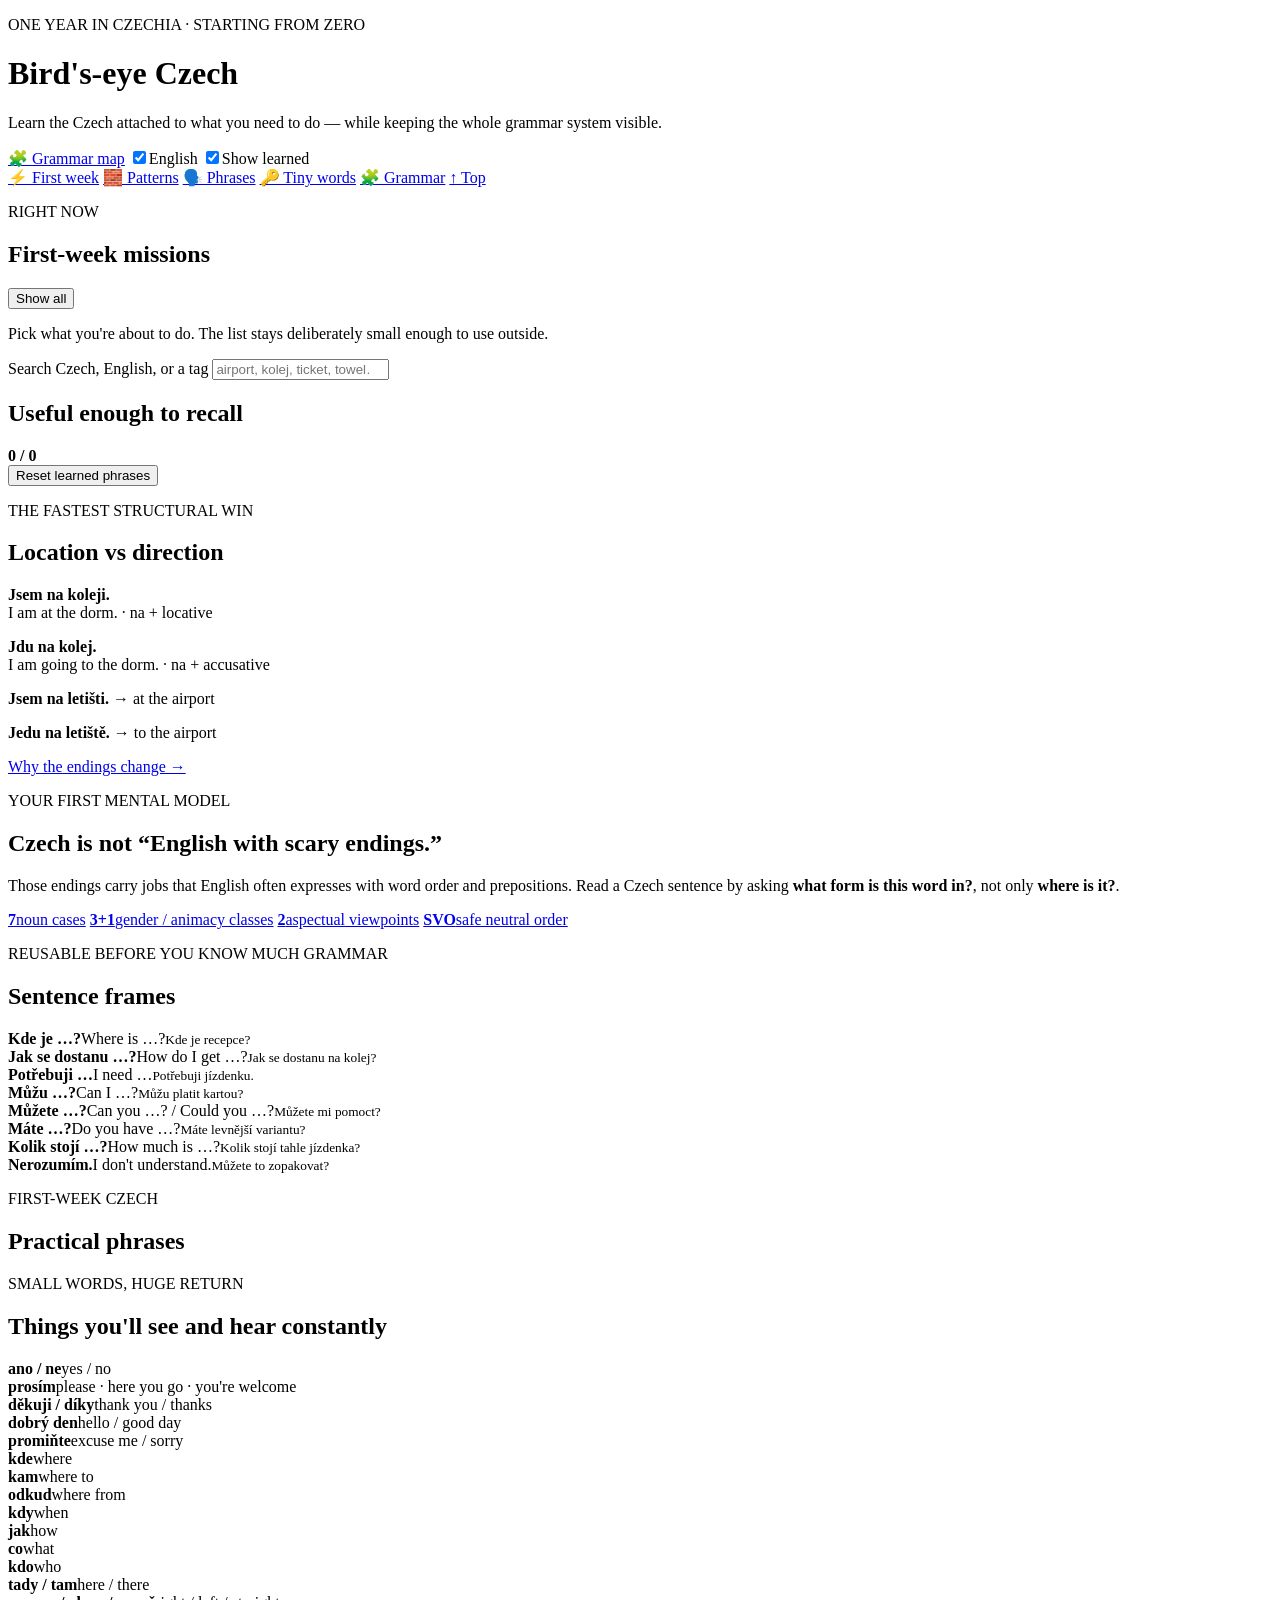
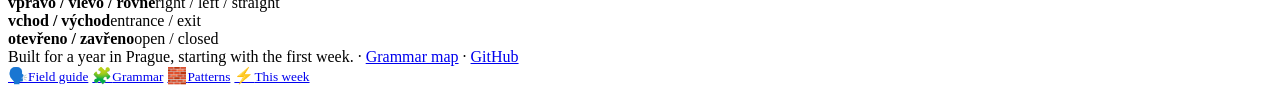
==== index.html @ 312d3aa3 "Add first-week Czech field guide" ====
<!doctype html>
<html lang="en">
<head>
  <meta charset="utf-8" />
  <meta name="viewport" content="width=device-width, initial-scale=1, viewport-fit=cover" />
  <meta name="theme-color" content="#f4f1ea" />
  <meta name="description" content="A bird's-eye Czech grammar map and practical field guide for a year in Prague." />
  <title>Bird's-eye Czech</title>
  <link rel="stylesheet" href="styles.css" />
</head>
<body>
  <header class="topbar" id="top">
    <div>
      <p class="eyebrow">ONE YEAR IN CZECHIA · STARTING FROM ZERO</p>
      <h1>Bird's-eye Czech</h1>
      <p class="subtitle">Learn the Czech attached to what you need to do — while keeping the whole grammar system visible.</p>
    </div>
    <div class="topbar-actions">
      <a class="pill-link primary" href="grammar.html">🧩 Grammar map</a>
      <label class="toggle"><input id="translationsToggle" type="checkbox" checked><span>English</span></label>
      <label class="toggle"><input id="learnedToggle" type="checkbox" checked><span>Show learned</span></label>
    </div>
  </header>

  <nav class="jump-nav" aria-label="Jump within the field guide">
    <a href="#today">⚡ First week</a>
    <a href="#patterns">🧱 Patterns</a>
    <a href="#phrases">🗣️ Phrases</a>
    <a href="#survival">🔑 Tiny words</a>
    <a href="grammar.html">🧩 Grammar</a>
    <a href="#top">↑ Top</a>
  </nav>

  <main class="field-layout">
    <aside class="control-stack" id="today">
      <section class="panel controls">
        <div class="control-head">
          <div>
            <p class="section-kicker">RIGHT NOW</p>
            <h2>First-week missions</h2>
          </div>
          <button id="showAll" class="text-button" type="button">Show all</button>
        </div>
        <p class="filter-help">Pick what you're about to do. The list stays deliberately small enough to use outside.</p>
        <div id="missionFilters" class="mission-list"></div>
      </section>

      <section class="panel controls">
        <label class="search-field" for="search">
          <span>Search Czech, English, or a tag</span>
          <input id="search" type="search" placeholder="airport, kolej, ticket, towel…" autocomplete="off" />
        </label>
      </section>

      <section class="panel controls progress-panel">
        <div class="control-head"><h2>Useful enough to recall</h2><strong id="progressText">0 / 0</strong></div>
        <div class="progress-track"><div id="progressBar" class="progress-bar"></div></div>
        <button id="resetProgress" class="text-button danger" type="button">Reset learned phrases</button>
      </section>

      <section class="panel controls tip-panel">
        <p class="section-kicker">THE FASTEST STRUCTURAL WIN</p>
        <h2>Location vs direction</h2>
        <p><strong>Jsem na koleji.</strong><br><span class="muted">I am at the dorm. · na + locative</span></p>
        <p><strong>Jdu na kolej.</strong><br><span class="muted">I am going to the dorm. · na + accusative</span></p>
        <p><strong>Jsem na letišti.</strong> → at the airport</p>
        <p><strong>Jedu na letiště.</strong> → to the airport</p>
        <a class="text-button inline-link" href="grammar.html#cases">Why the endings change →</a>
      </section>
    </aside>

    <section class="study-area">
      <section class="hero-panel panel">
        <div>
          <p class="section-kicker">YOUR FIRST MENTAL MODEL</p>
          <h2>Czech is not “English with scary endings.”</h2>
          <p>Those endings carry jobs that English often expresses with word order and prepositions. Read a Czech sentence by asking <strong>what form is this word in?</strong>, not only <strong>where is it?</strong>.</p>
        </div>
        <div class="hero-facts">
          <a href="grammar.html#cases"><strong>7</strong><span>noun cases</span></a>
          <a href="grammar.html#gender"><strong>3+1</strong><span>gender / animacy classes</span></a>
          <a href="grammar.html#aspect"><strong>2</strong><span>aspectual viewpoints</span></a>
          <a href="grammar.html#word-order"><strong>SVO</strong><span>safe neutral order</span></a>
        </div>
      </section>

      <section id="patterns" class="panel patterns-panel">
        <div class="control-head">
          <div>
            <p class="section-kicker">REUSABLE BEFORE YOU KNOW MUCH GRAMMAR</p>
            <h2>Sentence frames</h2>
          </div>
        </div>
        <div class="pattern-grid">
          <article><strong>Kde je …?</strong><span>Where is …?</span><small>Kde je recepce?</small></article>
          <article><strong>Jak se dostanu …?</strong><span>How do I get …?</span><small>Jak se dostanu na kolej?</small></article>
          <article><strong>Potřebuji …</strong><span>I need …</span><small>Potřebuji jízdenku.</small></article>
          <article><strong>Můžu …?</strong><span>Can I …?</span><small>Můžu platit kartou?</small></article>
          <article><strong>Můžete …?</strong><span>Can you …? / Could you …?</span><small>Můžete mi pomoct?</small></article>
          <article><strong>Máte …?</strong><span>Do you have …?</span><small>Máte levnější variantu?</small></article>
          <article><strong>Kolik stojí …?</strong><span>How much is …?</span><small>Kolik stojí tahle jízdenka?</small></article>
          <article><strong>Nerozumím.</strong><span>I don't understand.</span><small>Můžete to zopakovat?</small></article>
        </div>
      </section>

      <div class="study-toolbar" id="phrases">
        <div>
          <p class="section-kicker">FIRST-WEEK CZECH</p>
          <h2>Practical phrases</h2>
          <p id="summary" class="summary"></p>
        </div>
      </div>

      <div id="emptyState" class="empty" hidden>No phrases match this view.</div>
      <div id="phraseGrid" class="phrase-grid"></div>

      <section id="survival" class="panel basics-panel">
        <div class="control-head">
          <div>
            <p class="section-kicker">SMALL WORDS, HUGE RETURN</p>
            <h2>Things you'll see and hear constantly</h2>
          </div>
        </div>
        <div class="basics-grid">
          <article><strong>ano / ne</strong><span>yes / no</span></article>
          <article><strong>prosím</strong><span>please · here you go · you're welcome</span></article>
          <article><strong>děkuji / díky</strong><span>thank you / thanks</span></article>
          <article><strong>dobrý den</strong><span>hello / good day</span></article>
          <article><strong>promiňte</strong><span>excuse me / sorry</span></article>
          <article><strong>kde</strong><span>where</span></article>
          <article><strong>kam</strong><span>where to</span></article>
          <article><strong>odkud</strong><span>where from</span></article>
          <article><strong>kdy</strong><span>when</span></article>
          <article><strong>jak</strong><span>how</span></article>
          <article><strong>co</strong><span>what</span></article>
          <article><strong>kdo</strong><span>who</span></article>
          <article><strong>tady / tam</strong><span>here / there</span></article>
          <article><strong>vpravo / vlevo / rovně</strong><span>right / left / straight</span></article>
          <article><strong>vchod / východ</strong><span>entrance / exit</span></article>
          <article><strong>otevřeno / zavřeno</strong><span>open / closed</span></article>
        </div>
      </section>
    </section>
  </main>

  <footer class="site-footer">
    <span>Built for a year in Prague, starting with the first week.</span>
    <span aria-hidden="true">·</span>
    <a href="grammar.html">Grammar map</a>
    <span aria-hidden="true">·</span>
    <a href="https://github.com/ojs-inator/birds-eye-czech">GitHub</a>
  </footer>

  <nav class="mobile-tabbar" aria-label="Site navigation">
    <a href="index.html" aria-current="page"><span>🗣️</span><small>Field guide</small></a>
    <a href="grammar.html"><span>🧩</span><small>Grammar</small></a>
    <a href="#patterns"><span>🧱</span><small>Patterns</small></a>
    <a href="#today"><span>⚡</span><small>This week</small></a>
  </nav>

  <template id="phraseTemplate">
    <article class="phrase-card">
      <div class="phrase-head">
        <div class="badges"></div>
        <label class="learned-control"><input type="checkbox"><span>learned</span></label>
      </div>
      <p class="czech"></p>
      <p class="english"></p>
      <p class="phrase-note"></p>
    </article>
  </template>

  <script src="app.js" defer></script>
</body>
</html>
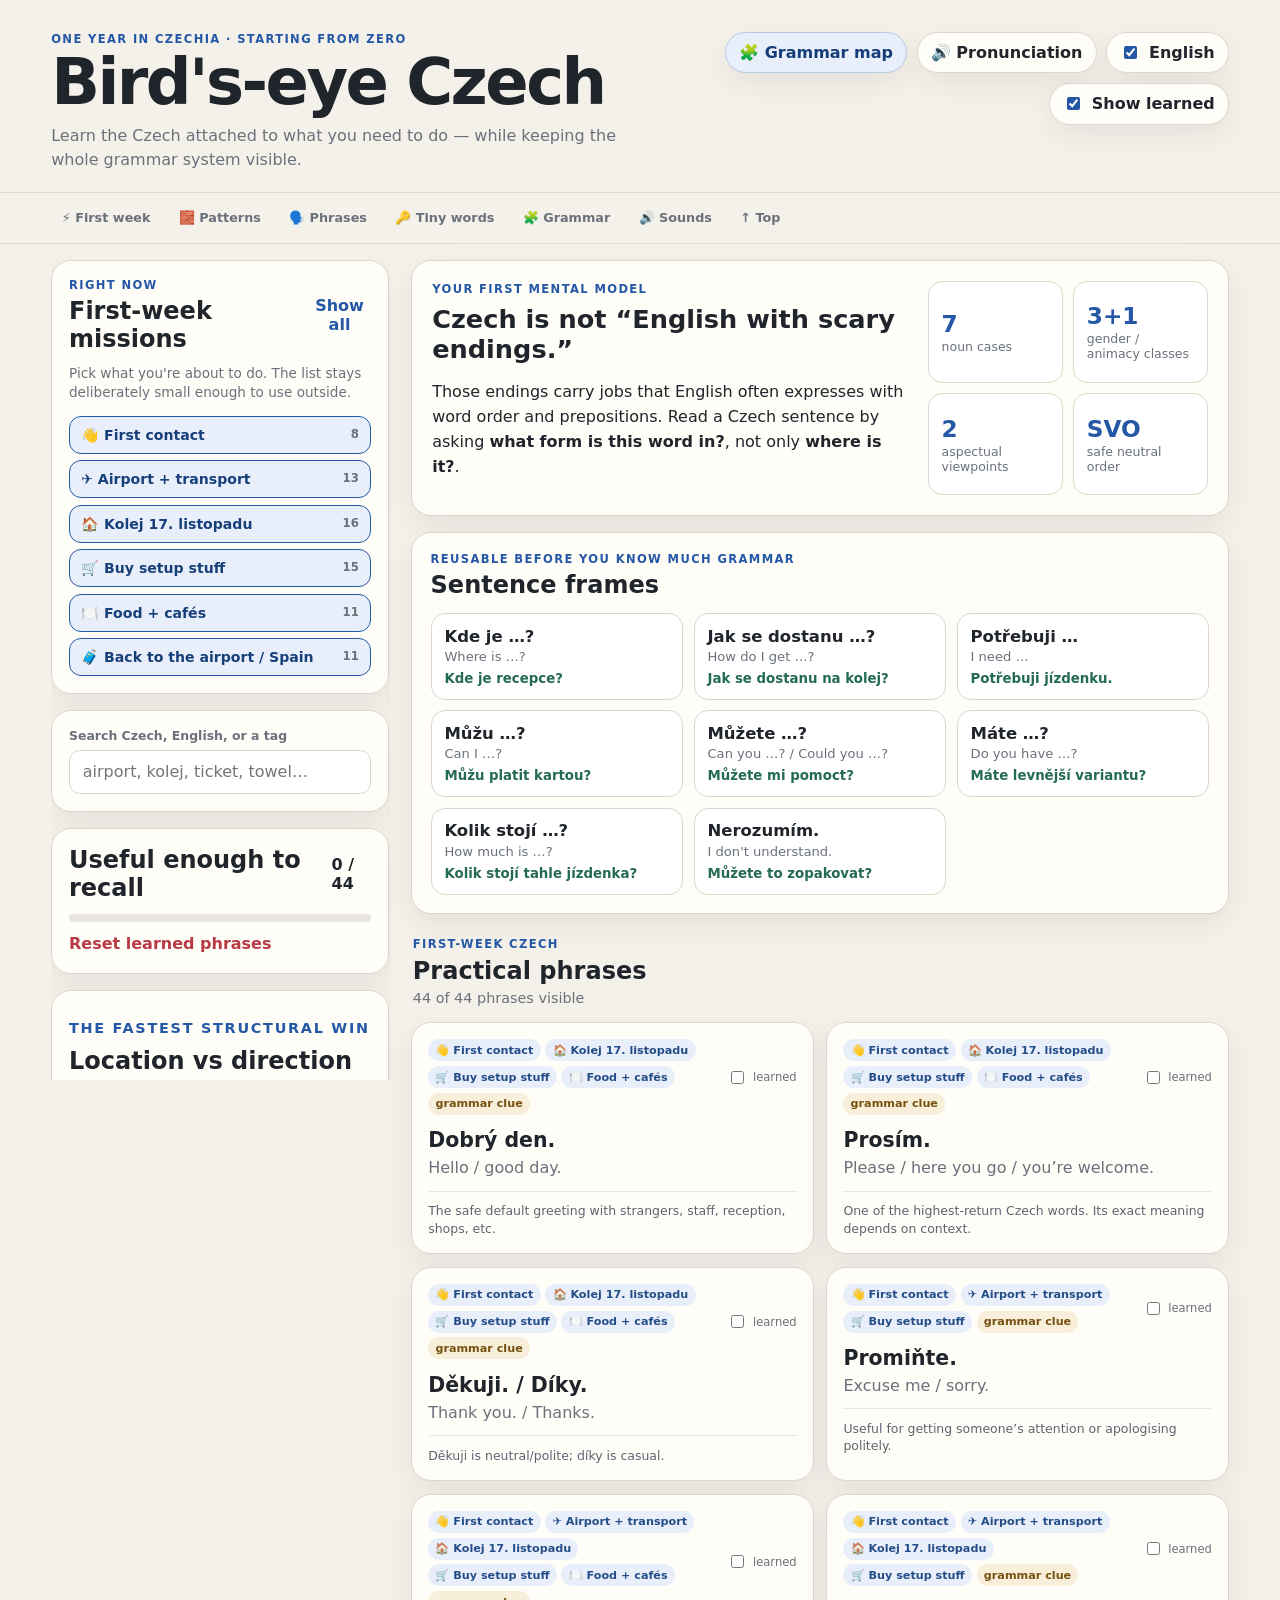
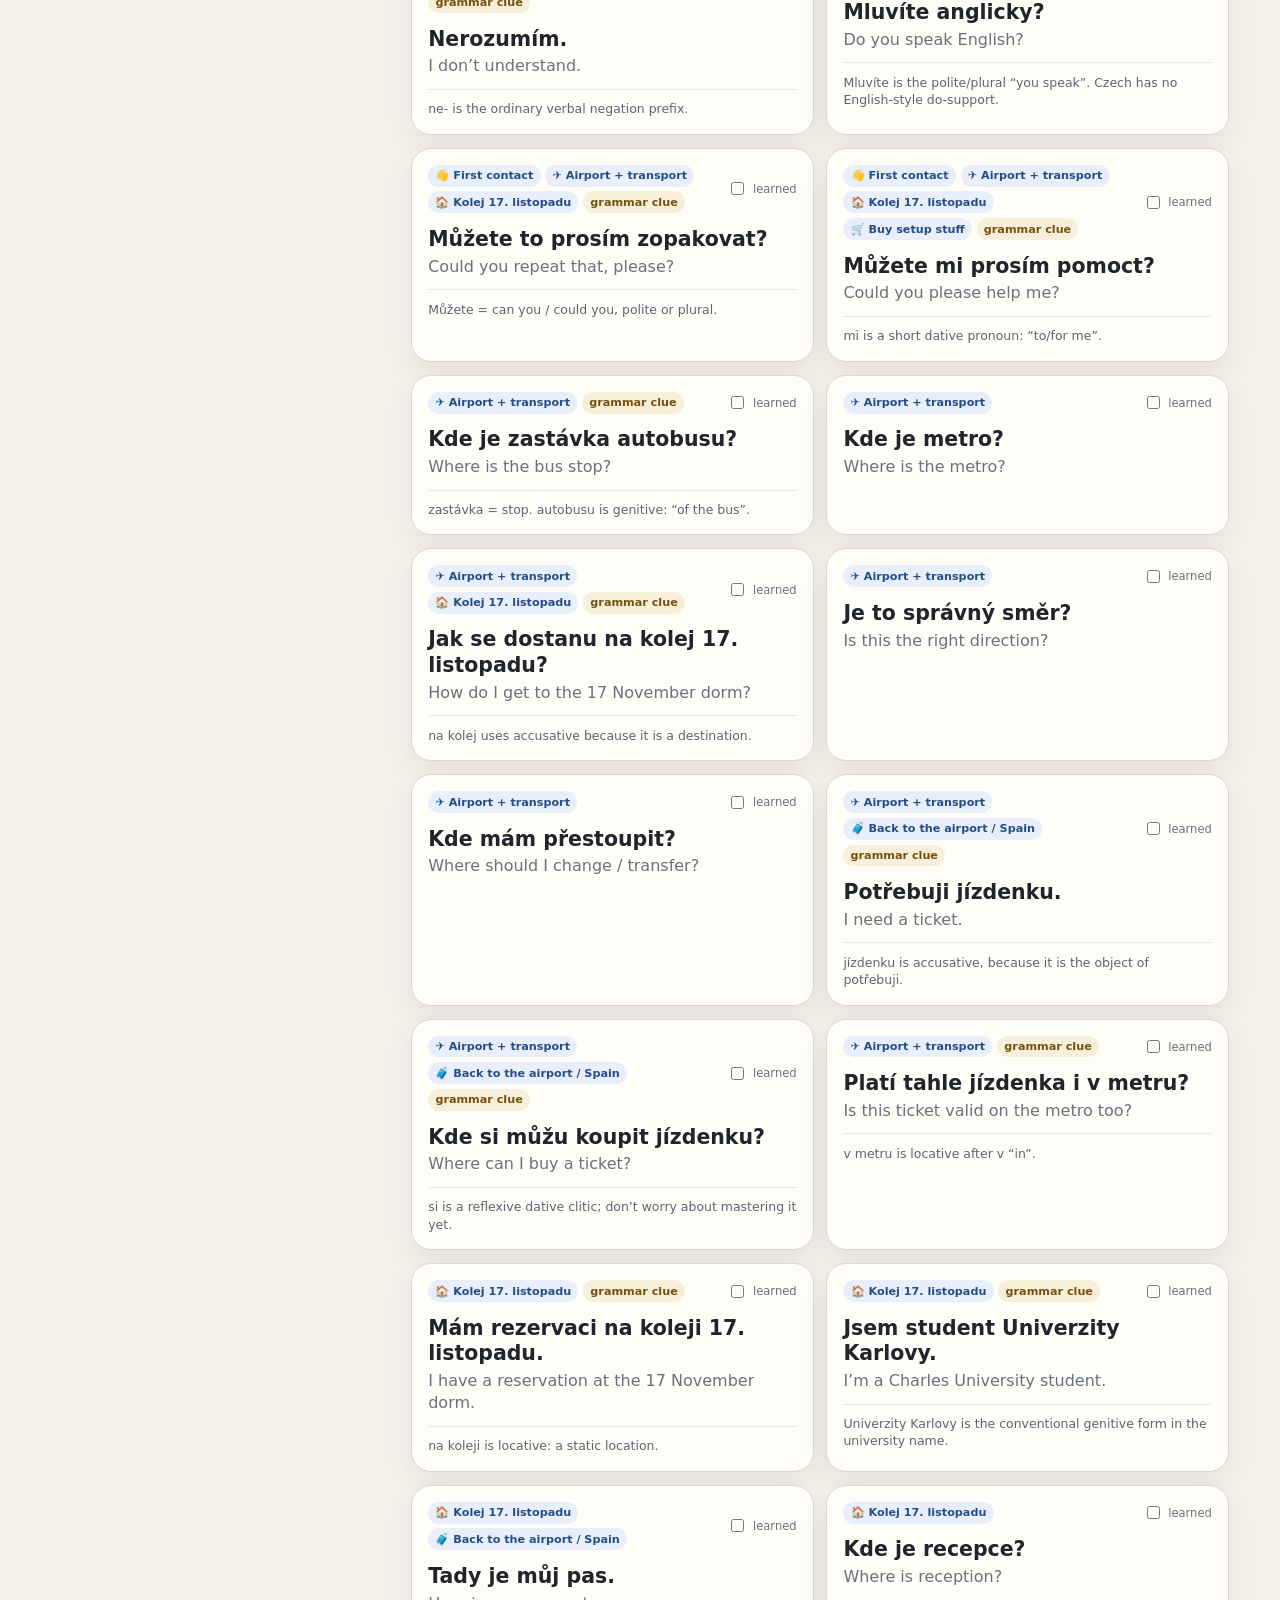
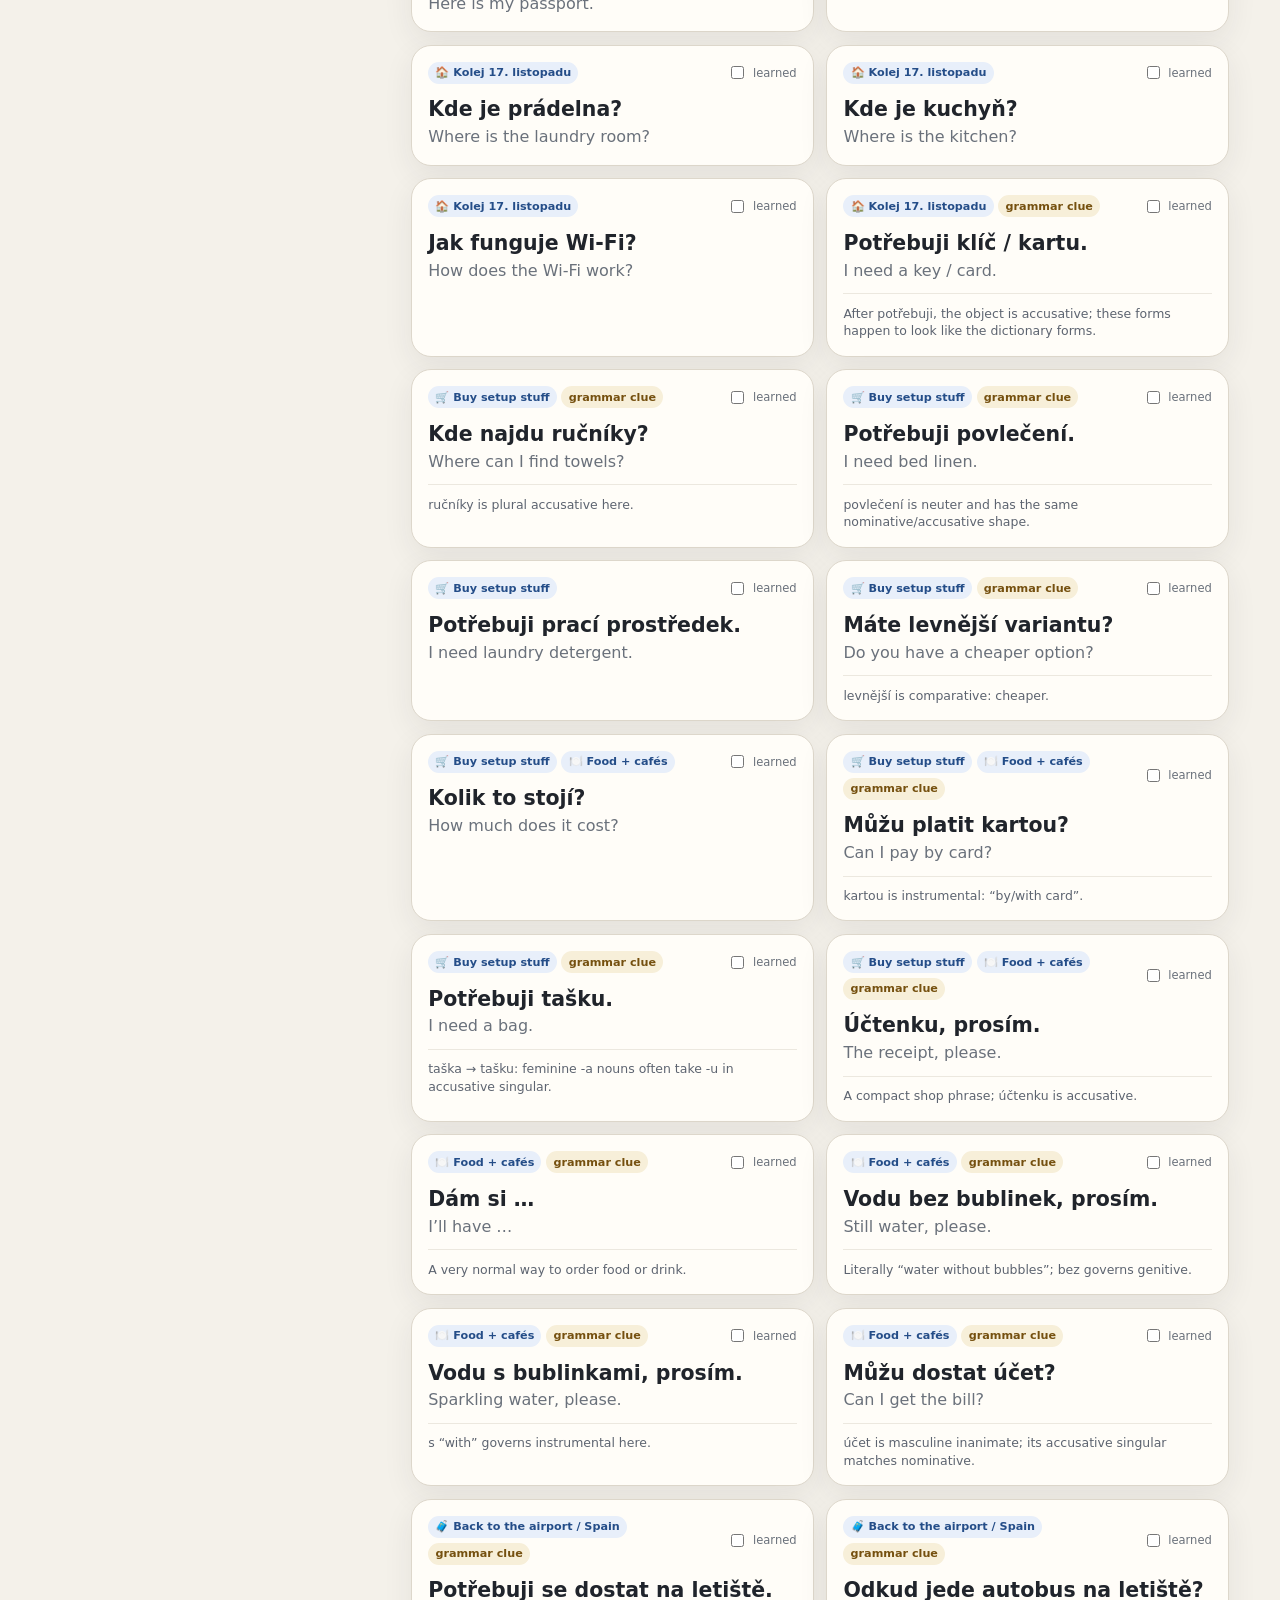
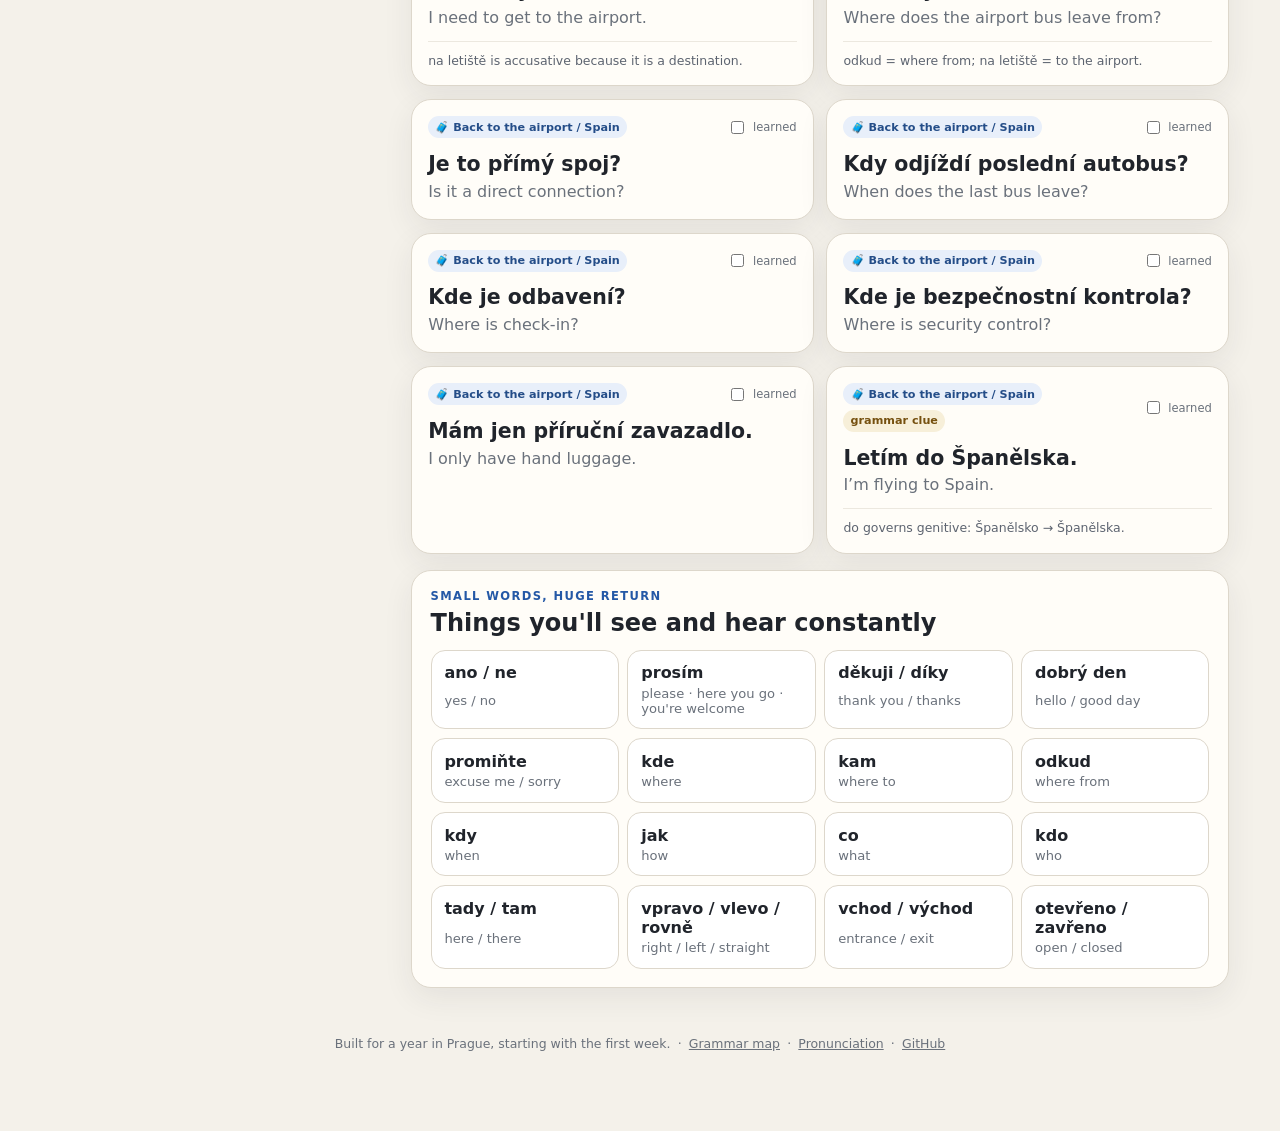
==== commit 9560cdc5: "Link pronunciation decoder from field guide" ====
--- a/index.html
+++ b/index.html
@@ -17,6 +17,7 @@
     </div>
     <div class="topbar-actions">
       <a class="pill-link primary" href="grammar.html">🧩 Grammar map</a>
+      <a class="pill-link" href="pronunciation.html">🔊 Pronunciation</a>
       <label class="toggle"><input id="translationsToggle" type="checkbox" checked><span>English</span></label>
       <label class="toggle"><input id="learnedToggle" type="checkbox" checked><span>Show learned</span></label>
     </div>
@@ -28,6 +29,7 @@
     <a href="#phrases">🗣️ Phrases</a>
     <a href="#survival">🔑 Tiny words</a>
     <a href="grammar.html">🧩 Grammar</a>
+    <a href="pronunciation.html">🔊 Sounds</a>
     <a href="#top">↑ Top</a>
   </nav>
 
@@ -148,13 +150,15 @@
     <span aria-hidden="true">·</span>
     <a href="grammar.html">Grammar map</a>
     <span aria-hidden="true">·</span>
-    <a href="https://github.com/ojs-inator/birds-eye-czech">GitHub</a>
+    <a href="pronunciation.html">Pronunciation</a>
+    <span aria-hidden="true">·</span>
+    <a href="https://github.com/aeirya/birds-eye-czech">GitHub</a>
   </footer>
 
   <nav class="mobile-tabbar" aria-label="Site navigation">
     <a href="index.html" aria-current="page"><span>🗣️</span><small>Field guide</small></a>
     <a href="grammar.html"><span>🧩</span><small>Grammar</small></a>
-    <a href="#patterns"><span>🧱</span><small>Patterns</small></a>
+    <a href="pronunciation.html"><span>🔊</span><small>Sounds</small></a>
     <a href="#today"><span>⚡</span><small>This week</small></a>
   </nav>
 
--- a/styles.css
+++ b/styles.css
@@ -0,0 +1,315 @@
+/* SPDX-License-Identifier: GPL-3.0-or-later */
+:root {
+  color-scheme: light;
+  --bg: #f4f1ea;
+  --panel: #fffdf8;
+  --ink: #20242b;
+  --muted: #6a717b;
+  --line: #ddd7cb;
+  --accent: #2458a6;
+  --accent-soft: #e8effa;
+  --red: #b93a45;
+  --red-soft: #f8e8e9;
+  --green: #246a56;
+  --green-soft: #e6f2ed;
+  --gold: #9a6a18;
+  --gold-soft: #f7efd9;
+  --shadow: 0 10px 30px rgba(38, 42, 51, .075);
+}
+
+* { box-sizing: border-box; }
+html { scroll-behavior: smooth; }
+body {
+  margin: 0;
+  min-height: 100vh;
+  background: var(--bg);
+  color: var(--ink);
+  font-family: Inter, ui-sans-serif, system-ui, -apple-system, BlinkMacSystemFont, "Segoe UI", sans-serif;
+}
+a { color: var(--accent); }
+button, input { font: inherit; }
+button { cursor: pointer; }
+
+.topbar {
+  display: flex;
+  justify-content: space-between;
+  gap: 2rem;
+  align-items: flex-start;
+  padding: 2rem clamp(1rem, 4vw, 4rem) 1.15rem;
+}
+.topbar-actions { display: flex; flex-wrap: wrap; justify-content: flex-end; gap: .6rem; }
+.eyebrow, .section-kicker {
+  margin: 0 0 .35rem;
+  color: var(--accent);
+  font-size: .72rem;
+  font-weight: 850;
+  letter-spacing: .12em;
+  text-transform: uppercase;
+}
+h1 { margin: 0; font-size: clamp(2.2rem, 5vw, 4.3rem); line-height: .95; letter-spacing: -.04em; }
+.subtitle { max-width: 720px; margin: .7rem 0 0; color: var(--muted); line-height: 1.55; }
+
+.toggle, .pill-link {
+  display: inline-flex;
+  gap: .55rem;
+  align-items: center;
+  white-space: nowrap;
+  padding: .64rem .82rem;
+  border: 1px solid var(--line);
+  border-radius: 999px;
+  background: var(--panel);
+  box-shadow: var(--shadow);
+  color: var(--ink);
+  text-decoration: none;
+  font-weight: 700;
+}
+.pill-link.primary { border-color: #b9c9e4; background: var(--accent-soft); color: #153d79; }
+.toggle input { accent-color: var(--accent); }
+
+.jump-nav, .grammar-jump-nav {
+  position: sticky;
+  top: 0;
+  z-index: 20;
+  display: flex;
+  gap: .45rem;
+  overflow-x: auto;
+  padding: .65rem clamp(1rem, 4vw, 4rem);
+  border-block: 1px solid rgba(221, 215, 203, .85);
+  background: rgba(244, 241, 234, .93);
+  backdrop-filter: blur(12px);
+}
+.jump-nav a, .grammar-jump-nav a {
+  flex: 0 0 auto;
+  padding: .45rem .66rem;
+  border-radius: 999px;
+  color: var(--muted);
+  text-decoration: none;
+  font-size: .8rem;
+  font-weight: 750;
+}
+.jump-nav a:hover, .grammar-jump-nav a:hover { background: var(--panel); color: var(--accent); }
+
+.field-layout {
+  display: grid;
+  grid-template-columns: minmax(270px, 340px) minmax(0, 1fr);
+  gap: 1.25rem;
+  align-items: start;
+  padding: 1rem clamp(1rem, 4vw, 4rem) 3rem;
+}
+.panel, .phrase-card, .study-card {
+  background: var(--panel);
+  border: 1px solid var(--line);
+  border-radius: 20px;
+  box-shadow: var(--shadow);
+}
+.control-stack {
+  position: sticky;
+  top: 4.2rem;
+  display: grid;
+  gap: 1rem;
+  max-height: calc(100vh - 5rem);
+  overflow: auto;
+  padding-right: .15rem;
+}
+.controls { padding: 1.05rem; }
+.control-head, .phrase-head {
+  display: flex;
+  justify-content: space-between;
+  align-items: center;
+  gap: 1rem;
+}
+.control-head h2, .study-toolbar h2 { margin: 0; }
+.text-button {
+  border: 0;
+  padding: .2rem 0;
+  color: var(--accent);
+  background: transparent;
+  font-weight: 750;
+}
+.inline-link { display: inline-block; margin-top: .25rem; text-decoration: none; }
+.danger { color: var(--red); }
+.filter-help, .summary, .muted { color: var(--muted); }
+.filter-help { margin: .65rem 0 .8rem; font-size: .85rem; line-height: 1.45; }
+
+.mission-list { display: grid; gap: .42rem; }
+.mission-chip { position: relative; }
+.mission-chip input { position: absolute; opacity: 0; pointer-events: none; }
+.mission-chip span {
+  display: flex;
+  justify-content: space-between;
+  gap: .7rem;
+  padding: .62rem .7rem;
+  border: 1px solid var(--line);
+  border-radius: 12px;
+  background: #fff;
+  font-size: .88rem;
+  transition: .15s ease;
+}
+.mission-chip small { color: var(--muted); }
+.mission-chip input:checked + span { border-color: var(--accent); background: var(--accent-soft); color: #173f79; font-weight: 750; }
+
+.search-field { display: grid; gap: .45rem; }
+.search-field span { color: var(--muted); font-size: .78rem; font-weight: 750; }
+.search-field input {
+  width: 100%;
+  padding: .72rem .8rem;
+  border: 1px solid var(--line);
+  border-radius: 11px;
+  outline: 0;
+  background: #fff;
+}
+.search-field input:focus { border-color: var(--accent); box-shadow: 0 0 0 3px rgba(36,88,166,.12); }
+
+.progress-track { height: 8px; margin: .8rem 0 .55rem; overflow: hidden; border-radius: 999px; background: #e8e5df; }
+.progress-bar { height: 100%; width: 0; border-radius: inherit; background: var(--green); transition: width .2s ease; }
+.tip-panel p { margin: .6rem 0; font-size: .9rem; line-height: 1.4; }
+.tip-panel h2 { margin: 0 0 .4rem; }
+
+.study-area { display: grid; gap: 1rem; min-width: 0; }
+.hero-panel { display: grid; grid-template-columns: minmax(0, 1.3fr) minmax(280px, .7fr); gap: 1rem; padding: 1.25rem; }
+.hero-panel h2 { margin: 0; font-size: clamp(1.45rem, 2vw, 2rem); }
+.hero-panel p { line-height: 1.55; }
+.hero-facts { display: grid; grid-template-columns: repeat(2, 1fr); gap: .65rem; }
+.hero-facts a {
+  display: grid;
+  align-content: center;
+  min-height: 92px;
+  padding: .8rem;
+  border: 1px solid var(--line);
+  border-radius: 14px;
+  background: #fff;
+  color: inherit;
+  text-decoration: none;
+}
+.hero-facts strong { color: var(--accent); font-size: 1.45rem; }
+.hero-facts span { margin-top: .15rem; color: var(--muted); font-size: .78rem; }
+
+.patterns-panel, .basics-panel { padding: 1.15rem; }
+.pattern-grid { display: grid; grid-template-columns: repeat(auto-fit, minmax(210px, 1fr)); gap: .65rem; margin-top: .85rem; }
+.pattern-grid article, .basics-grid article {
+  display: grid;
+  gap: .2rem;
+  padding: .8rem;
+  border: 1px solid var(--line);
+  border-radius: 14px;
+  background: #fff;
+}
+.pattern-grid strong { font-size: 1.03rem; }
+.pattern-grid span, .basics-grid span { color: var(--muted); font-size: .82rem; }
+.pattern-grid small { margin-top: .25rem; color: var(--green); font-weight: 700; }
+
+.study-toolbar { padding: .45rem .1rem 0; }
+.study-toolbar .summary { margin: .35rem 0 0; font-size: .9rem; }
+.phrase-grid { display: grid; grid-template-columns: repeat(auto-fit, minmax(min(100%, 280px), 1fr)); gap: .8rem; }
+.phrase-card { padding: 1rem; min-width: 0; }
+.phrase-card.is-learned { opacity: .6; }
+.badges { display: flex; flex-wrap: wrap; gap: .3rem; }
+.badge {
+  display: inline-block;
+  padding: .28rem .45rem;
+  border-radius: 999px;
+  background: var(--accent-soft);
+  color: #244d88;
+  font-size: .7rem;
+  font-weight: 800;
+}
+.badge.grammar { background: var(--gold-soft); color: #75500f; }
+.learned-control { display: inline-flex; gap: .35rem; align-items: center; color: var(--muted); font-size: .72rem; }
+.learned-control input { accent-color: var(--green); }
+.czech { margin: .85rem 0 .2rem; font-size: 1.28rem; font-weight: 820; line-height: 1.25; }
+.english { margin: 0; color: var(--muted); line-height: 1.4; }
+.phrase-note { margin: .7rem 0 0; padding-top: .65rem; border-top: 1px solid #ece8df; color: #5d6470; font-size: .78rem; line-height: 1.4; }
+.phrase-note:empty { display: none; }
+.hide-translations .english { display: none; }
+
+.basics-grid { display: grid; grid-template-columns: repeat(auto-fit, minmax(160px, 1fr)); gap: .55rem; margin-top: .8rem; }
+.empty { padding: 2rem; border: 1px dashed var(--line); border-radius: 16px; color: var(--muted); text-align: center; }
+
+.site-footer {
+  display: flex;
+  justify-content: center;
+  flex-wrap: wrap;
+  gap: .45rem;
+  padding: 0 1rem 5rem;
+  color: var(--muted);
+  font-size: .78rem;
+}
+.site-footer a { color: inherit; }
+.mobile-tabbar { display: none; }
+
+/* Grammar page */
+.grammar-header { padding-bottom: 1rem; }
+.grammar-shell { max-width: 1250px; margin: 0 auto; padding: 1rem clamp(1rem, 4vw, 4rem) 4rem; }
+.grammar-intro { display: grid; grid-template-columns: 1.25fr .75fr; gap: 1rem; margin-bottom: 1rem; }
+.grammar-intro > * { padding: 1.2rem; }
+.grammar-intro h2, .study-card h2 { margin: 0; }
+.grammar-intro p, .study-card p, .study-card li { line-height: 1.55; }
+.grammar-map { display: grid; grid-template-columns: repeat(auto-fit, minmax(210px, 1fr)); gap: .6rem; margin-top: .9rem; }
+.grammar-map a { display: grid; gap: .2rem; padding: .78rem; border: 1px solid var(--line); border-radius: 13px; background: #fff; color: inherit; text-decoration: none; }
+.grammar-map strong { color: var(--accent); }
+.grammar-map span { color: var(--muted); font-size: .8rem; }
+.priority-list { margin: .7rem 0 0; padding-left: 1.2rem; }
+.priority-list li + li { margin-top: .45rem; }
+
+.grammar-column { display: grid; gap: 1rem; }
+.study-card { padding: 1.2rem; overflow: hidden; }
+.study-note { color: var(--muted); }
+.grammar-grid { display: grid; grid-template-columns: repeat(auto-fit, minmax(240px, 1fr)); gap: .7rem; margin-top: .8rem; }
+.grammar-box { padding: .9rem; border: 1px solid var(--line); border-radius: 14px; background: #fff; }
+.grammar-box h3 { margin: 0 0 .4rem; font-size: 1rem; }
+.grammar-box p { margin: .35rem 0; font-size: .9rem; }
+.formula-line, .example-chain {
+  margin-top: .7rem;
+  padding: .72rem .8rem;
+  border: 1px solid #d6ddea;
+  border-radius: 12px;
+  background: #f7f9fd;
+  font-family: ui-monospace, SFMono-Regular, Menlo, Consolas, monospace;
+  font-size: .88rem;
+  line-height: 1.5;
+}
+.example-chain .case { color: var(--red); font-weight: 800; }
+.example-chain .stem { color: var(--green); font-weight: 800; }
+.grammar-table-wrap { overflow-x: auto; margin-top: .8rem; }
+.grammar-table { width: 100%; border-collapse: collapse; min-width: 650px; background: #fff; border: 1px solid var(--line); }
+.grammar-table th, .grammar-table td { padding: .7rem; border-bottom: 1px solid var(--line); text-align: left; vertical-align: top; font-size: .85rem; line-height: 1.4; }
+.grammar-table th { background: #f2f0eb; color: #565d67; font-size: .75rem; text-transform: uppercase; letter-spacing: .04em; }
+.grammar-table tr:last-child td { border-bottom: 0; }
+.case-number { display: inline-grid; place-items: center; width: 1.5rem; height: 1.5rem; margin-right: .35rem; border-radius: 999px; background: var(--accent-soft); color: var(--accent); font-weight: 850; }
+.callout { margin-top: .8rem; padding: .85rem .95rem; border-left: 4px solid var(--accent); border-radius: 10px; background: var(--accent-soft); line-height: 1.5; }
+.callout.warning { border-left-color: var(--red); background: var(--red-soft); }
+.callout.success { border-left-color: var(--green); background: var(--green-soft); }
+.compare-grid { display: grid; grid-template-columns: repeat(auto-fit, minmax(240px, 1fr)); gap: .65rem; margin-top: .8rem; }
+.compare-grid article { padding: .85rem; border-radius: 14px; border: 1px solid var(--line); background: #fff; }
+.compare-grid h3 { margin: 0 0 .4rem; font-size: .95rem; }
+.compare-grid ul { margin: .4rem 0 0; padding-left: 1.1rem; }
+
+@media (max-width: 900px) {
+  .field-layout { grid-template-columns: 1fr; }
+  .control-stack { position: static; max-height: none; overflow: visible; padding-right: 0; }
+  .hero-panel, .grammar-intro { grid-template-columns: 1fr; }
+}
+@media (max-width: 620px) {
+  body { padding-bottom: 3.6rem; }
+  .topbar { flex-direction: column; gap: 1rem; padding-top: 1.4rem; }
+  .topbar-actions { justify-content: flex-start; }
+  .jump-nav { top: 0; }
+  .hero-facts { grid-template-columns: repeat(2, minmax(0, 1fr)); }
+  .phrase-grid { grid-template-columns: 1fr; }
+  .mobile-tabbar {
+    position: fixed;
+    inset: auto 0 0;
+    z-index: 30;
+    display: grid;
+    grid-template-columns: repeat(4, 1fr);
+    padding: .4rem max(.45rem, env(safe-area-inset-right)) calc(.35rem + env(safe-area-inset-bottom)) max(.45rem, env(safe-area-inset-left));
+    border-top: 1px solid var(--line);
+    background: rgba(255,253,248,.96);
+    backdrop-filter: blur(12px);
+  }
+  .mobile-tabbar a { display: grid; justify-items: center; gap: .1rem; color: var(--muted); text-decoration: none; font-size: 1.05rem; }
+  .mobile-tabbar a[aria-current="page"] { color: var(--accent); }
+  .mobile-tabbar small { font-size: .62rem; font-weight: 750; }
+  .site-footer { padding-bottom: 1rem; }
+  .grammar-table { min-width: 590px; }
+}
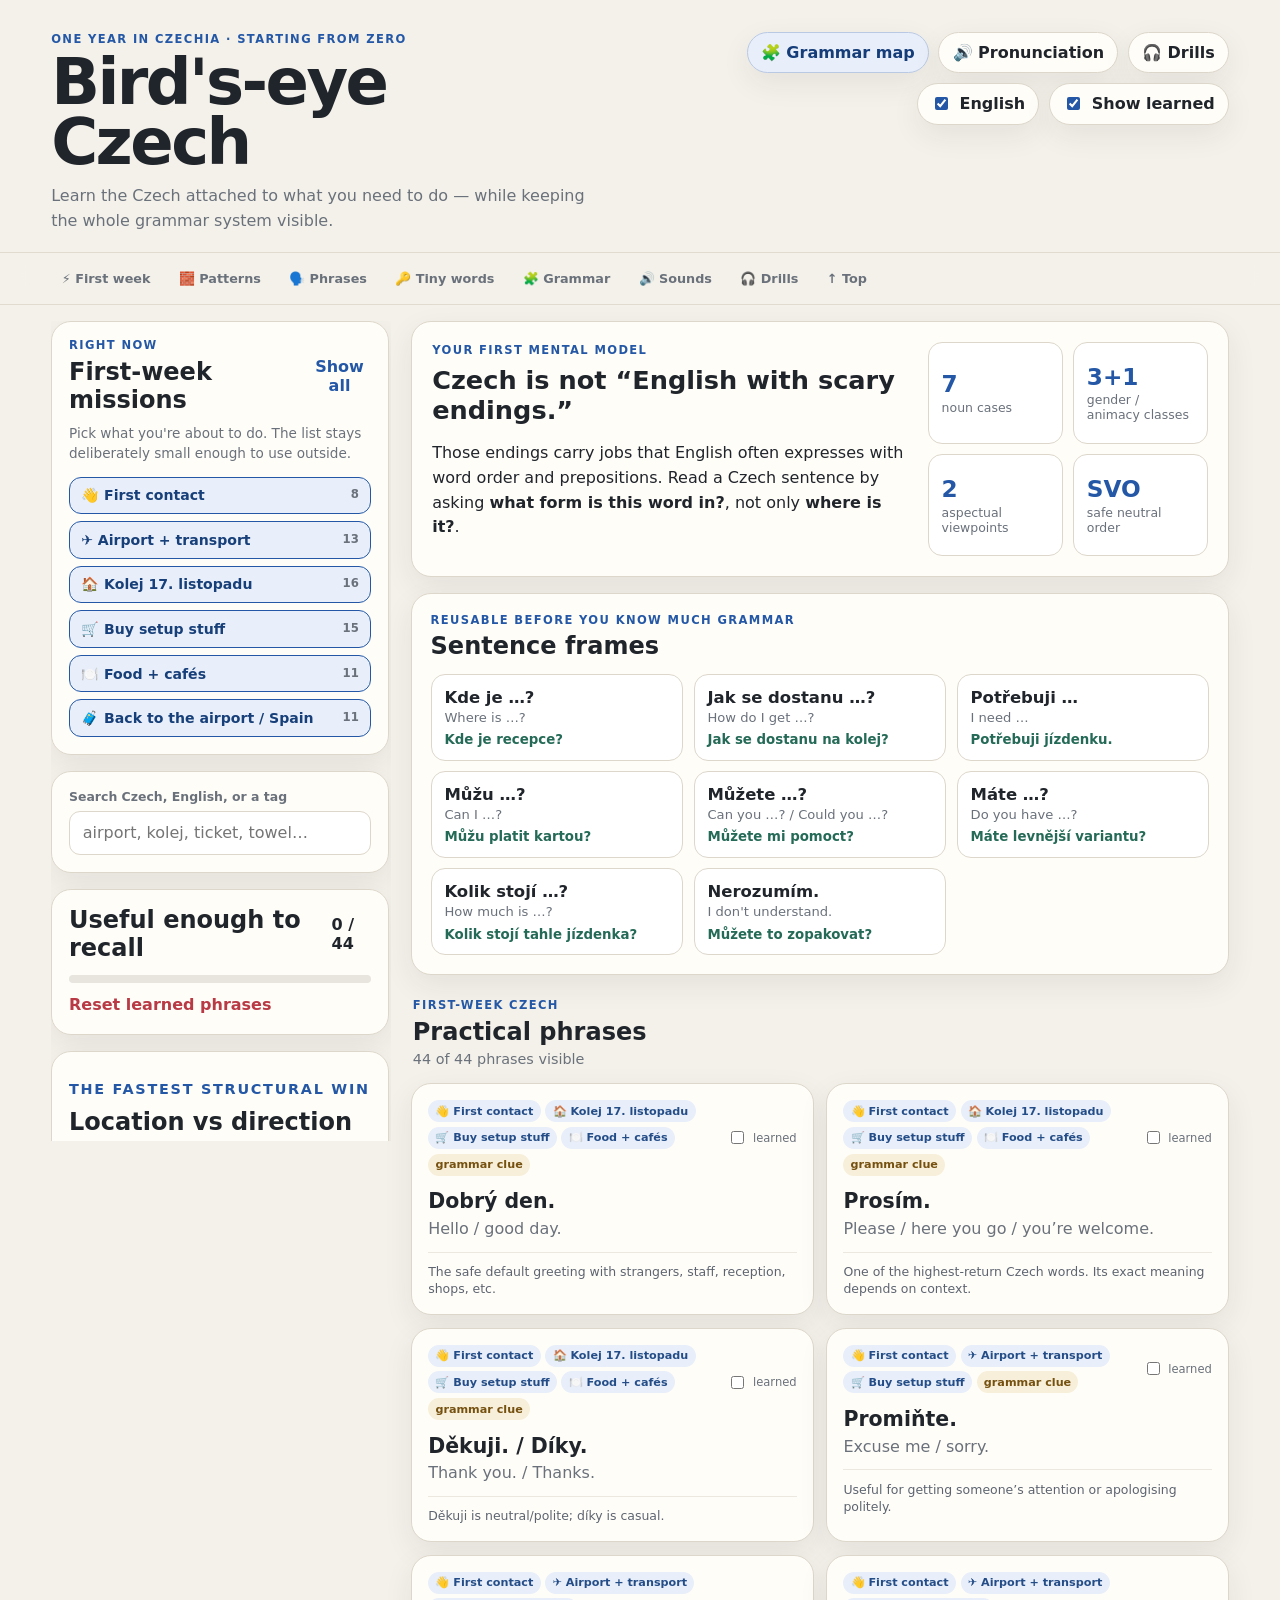
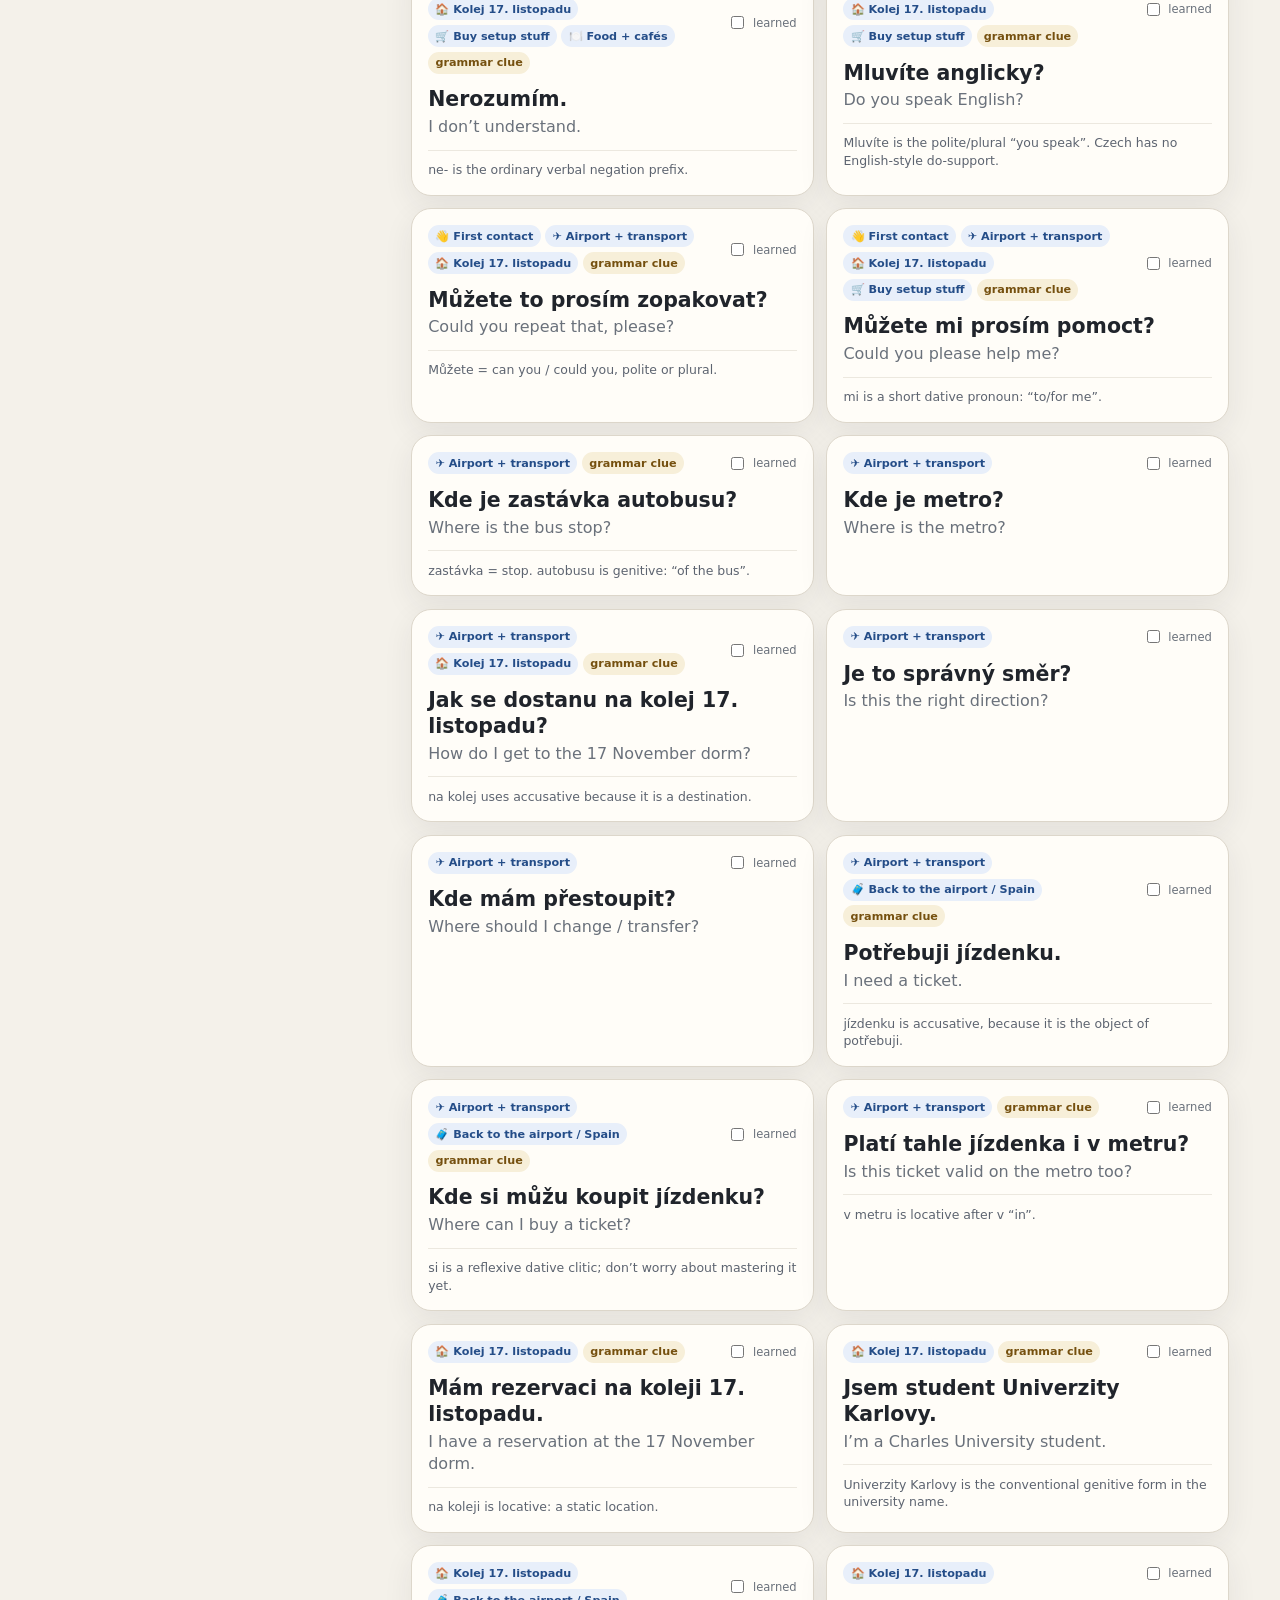
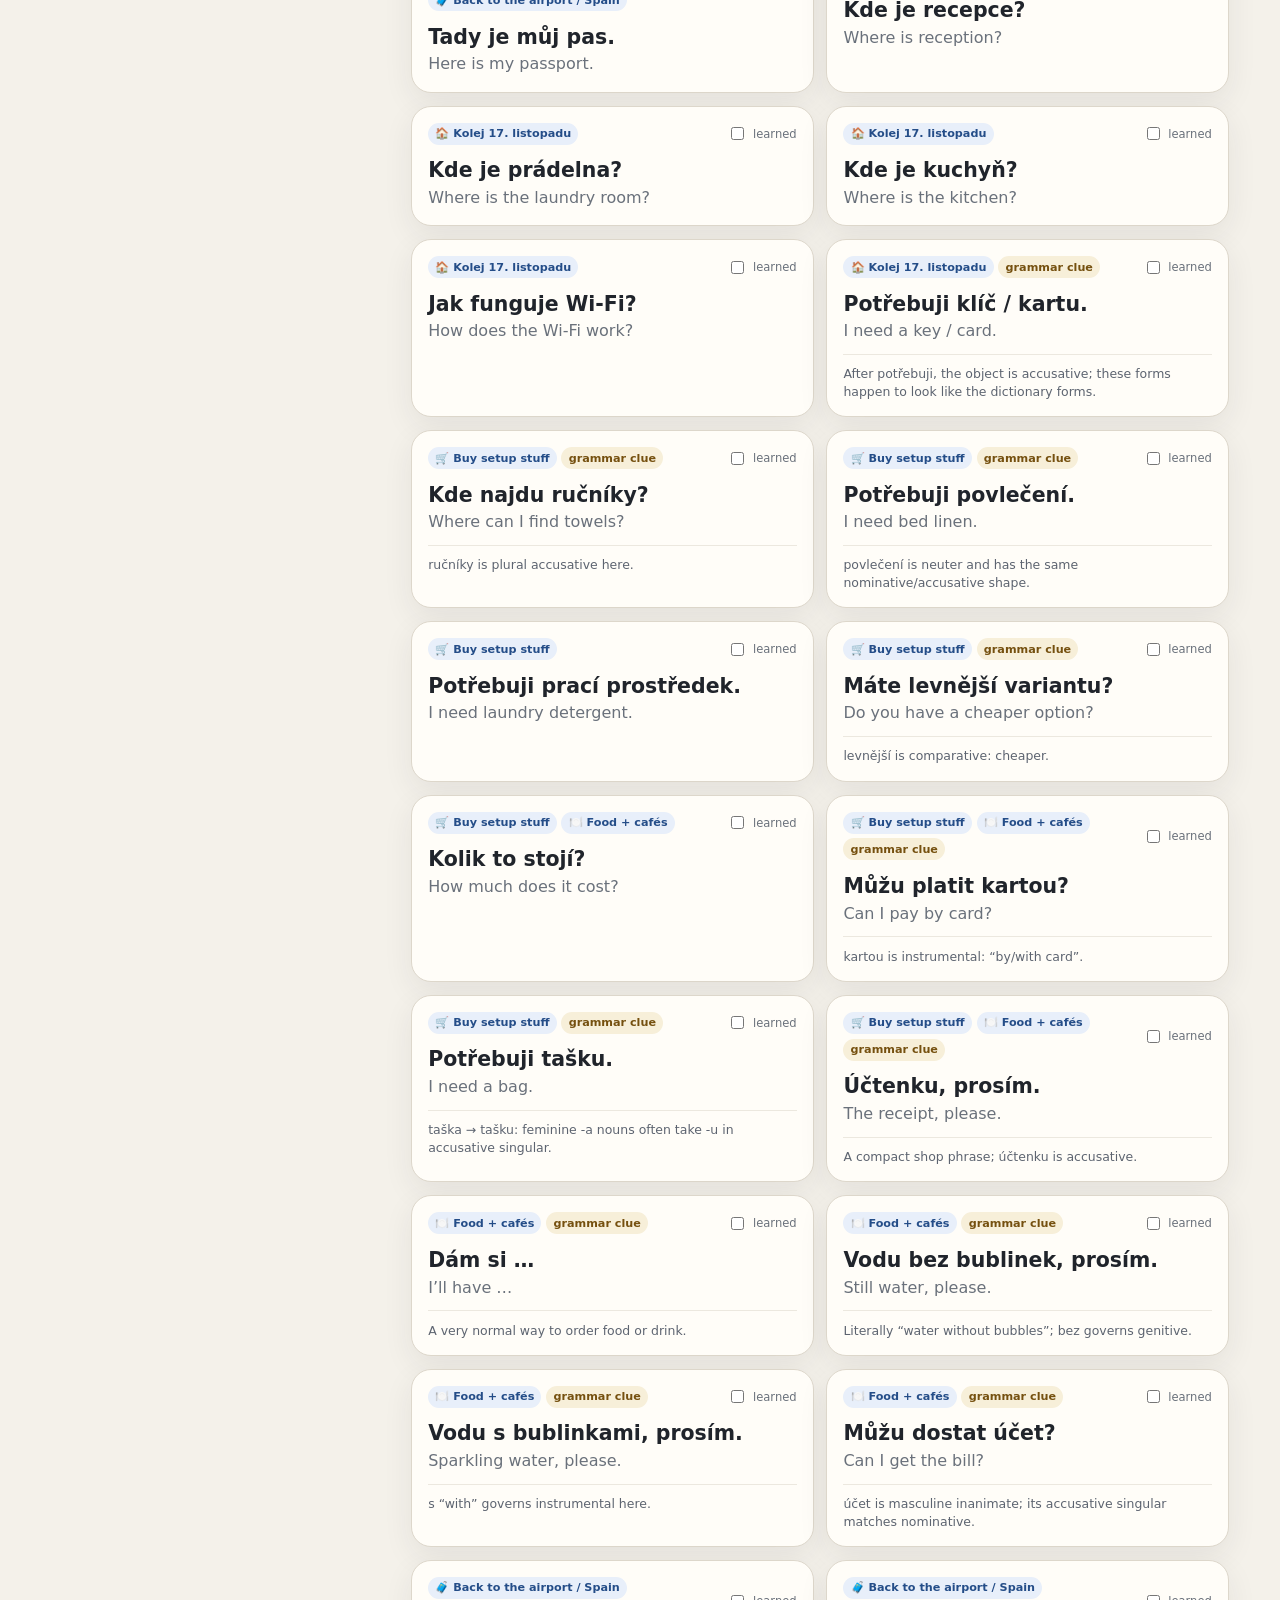
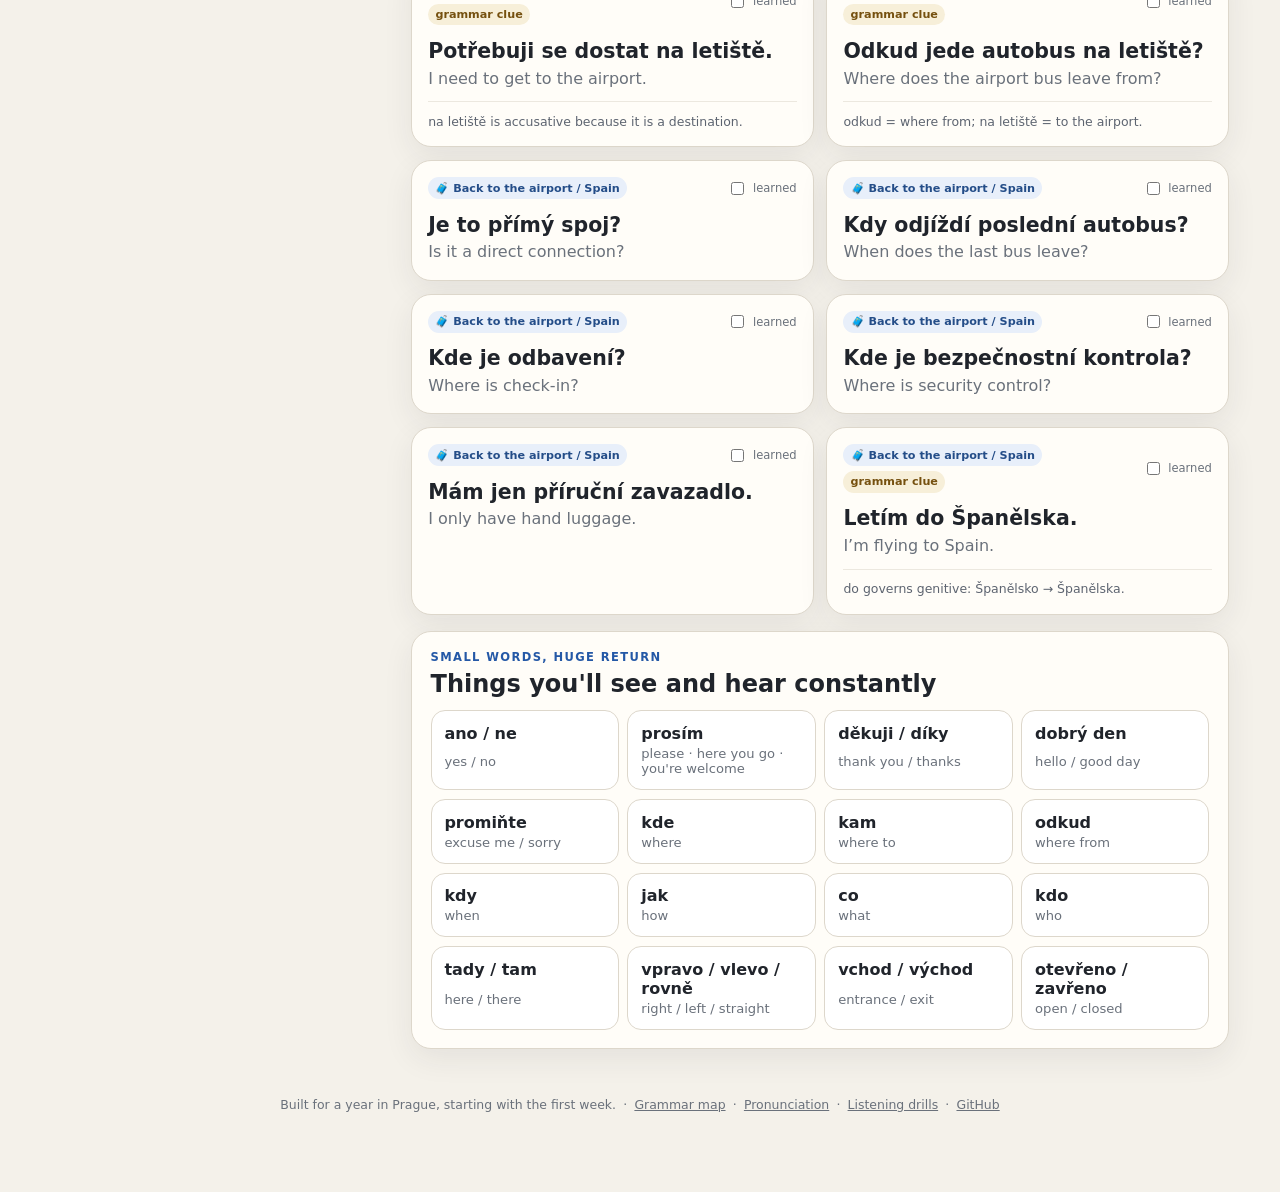
==== commit c9ace128: "Link pronunciation drills from field guide" ====
--- a/index.html
+++ b/index.html
@@ -18,6 +18,7 @@
     <div class="topbar-actions">
       <a class="pill-link primary" href="grammar.html">🧩 Grammar map</a>
       <a class="pill-link" href="pronunciation.html">🔊 Pronunciation</a>
+      <a class="pill-link" href="pronunciation-drills.html">🎧 Drills</a>
       <label class="toggle"><input id="translationsToggle" type="checkbox" checked><span>English</span></label>
       <label class="toggle"><input id="learnedToggle" type="checkbox" checked><span>Show learned</span></label>
     </div>
@@ -30,6 +31,7 @@
     <a href="#survival">🔑 Tiny words</a>
     <a href="grammar.html">🧩 Grammar</a>
     <a href="pronunciation.html">🔊 Sounds</a>
+    <a href="pronunciation-drills.html">🎧 Drills</a>
     <a href="#top">↑ Top</a>
   </nav>
 
@@ -152,6 +154,8 @@
     <span aria-hidden="true">·</span>
     <a href="pronunciation.html">Pronunciation</a>
     <span aria-hidden="true">·</span>
+    <a href="pronunciation-drills.html">Listening drills</a>
+    <span aria-hidden="true">·</span>
     <a href="https://github.com/aeirya/birds-eye-czech">GitHub</a>
   </footer>
 
@@ -159,7 +163,7 @@
     <a href="index.html" aria-current="page"><span>🗣️</span><small>Field guide</small></a>
     <a href="grammar.html"><span>🧩</span><small>Grammar</small></a>
     <a href="pronunciation.html"><span>🔊</span><small>Sounds</small></a>
-    <a href="#today"><span>⚡</span><small>This week</small></a>
+    <a href="pronunciation-drills.html"><span>🎧</span><small>Drills</small></a>
   </nav>
 
   <template id="phraseTemplate">
